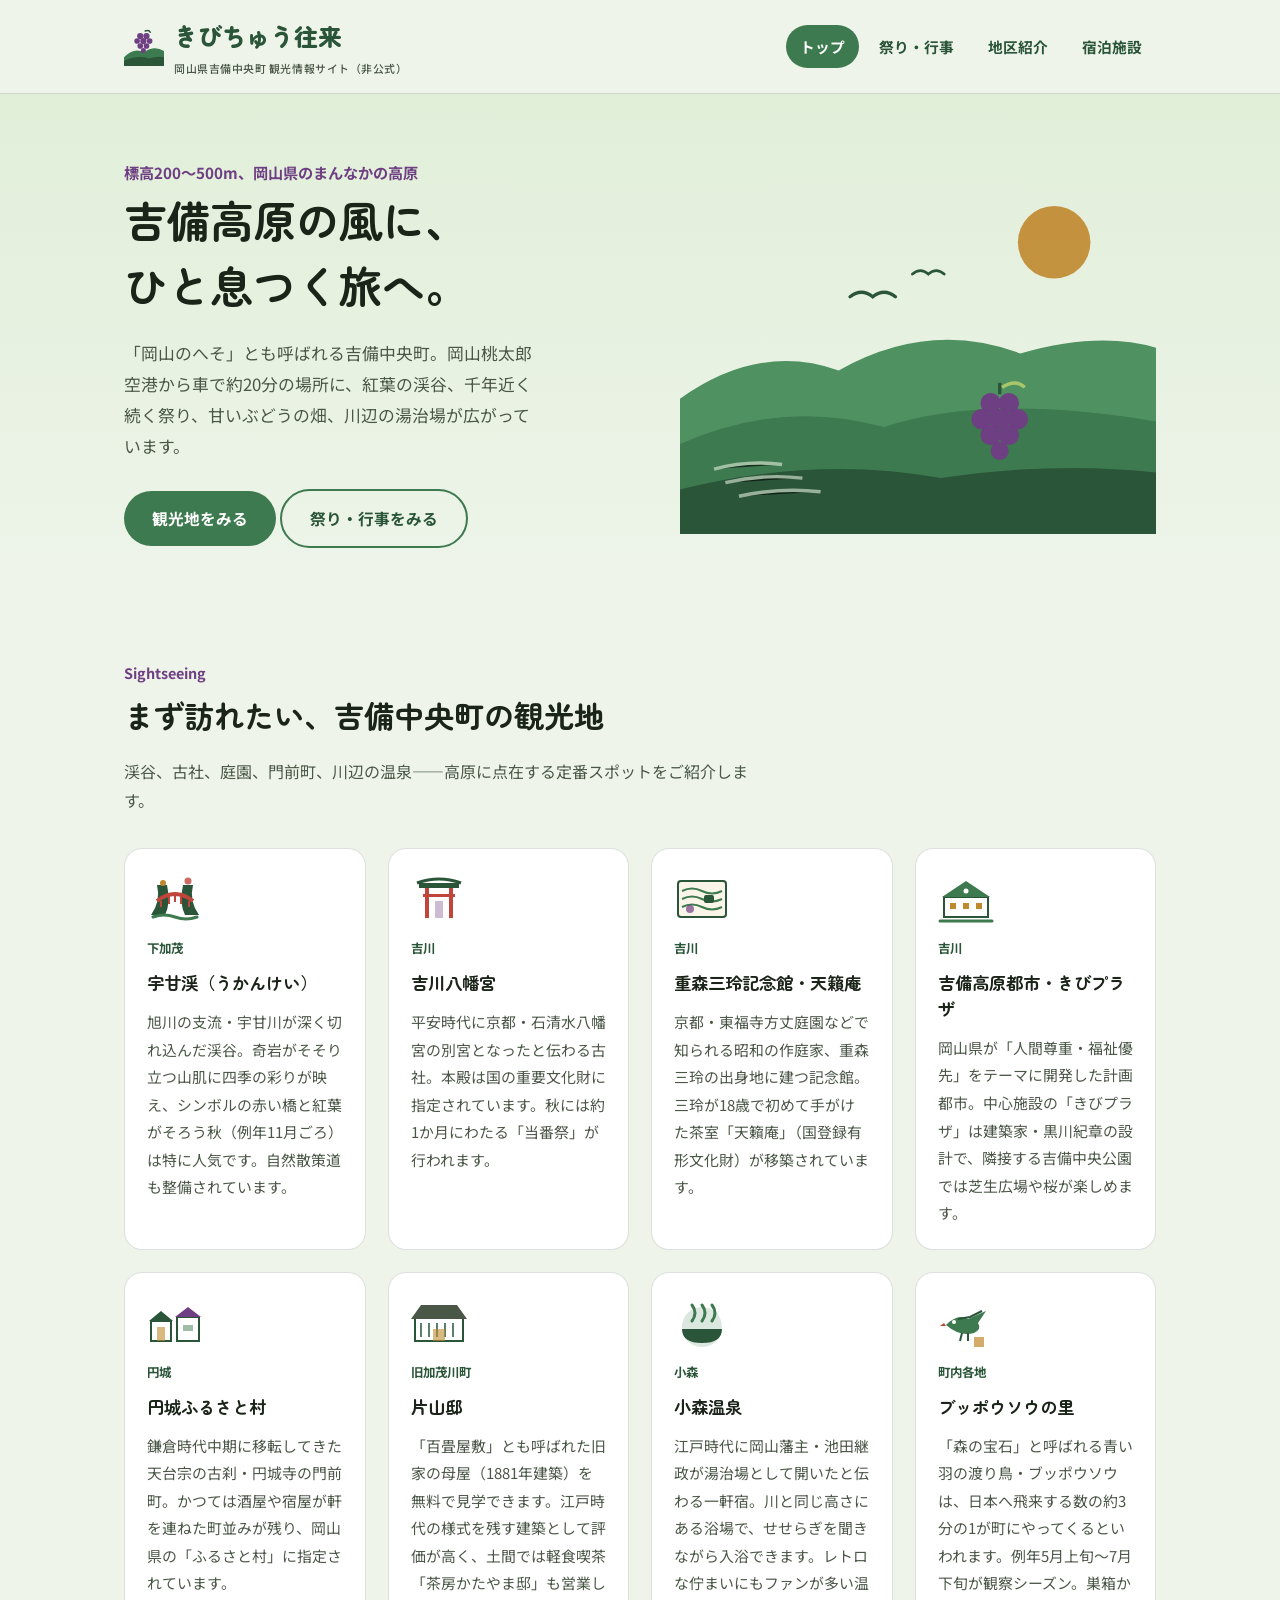
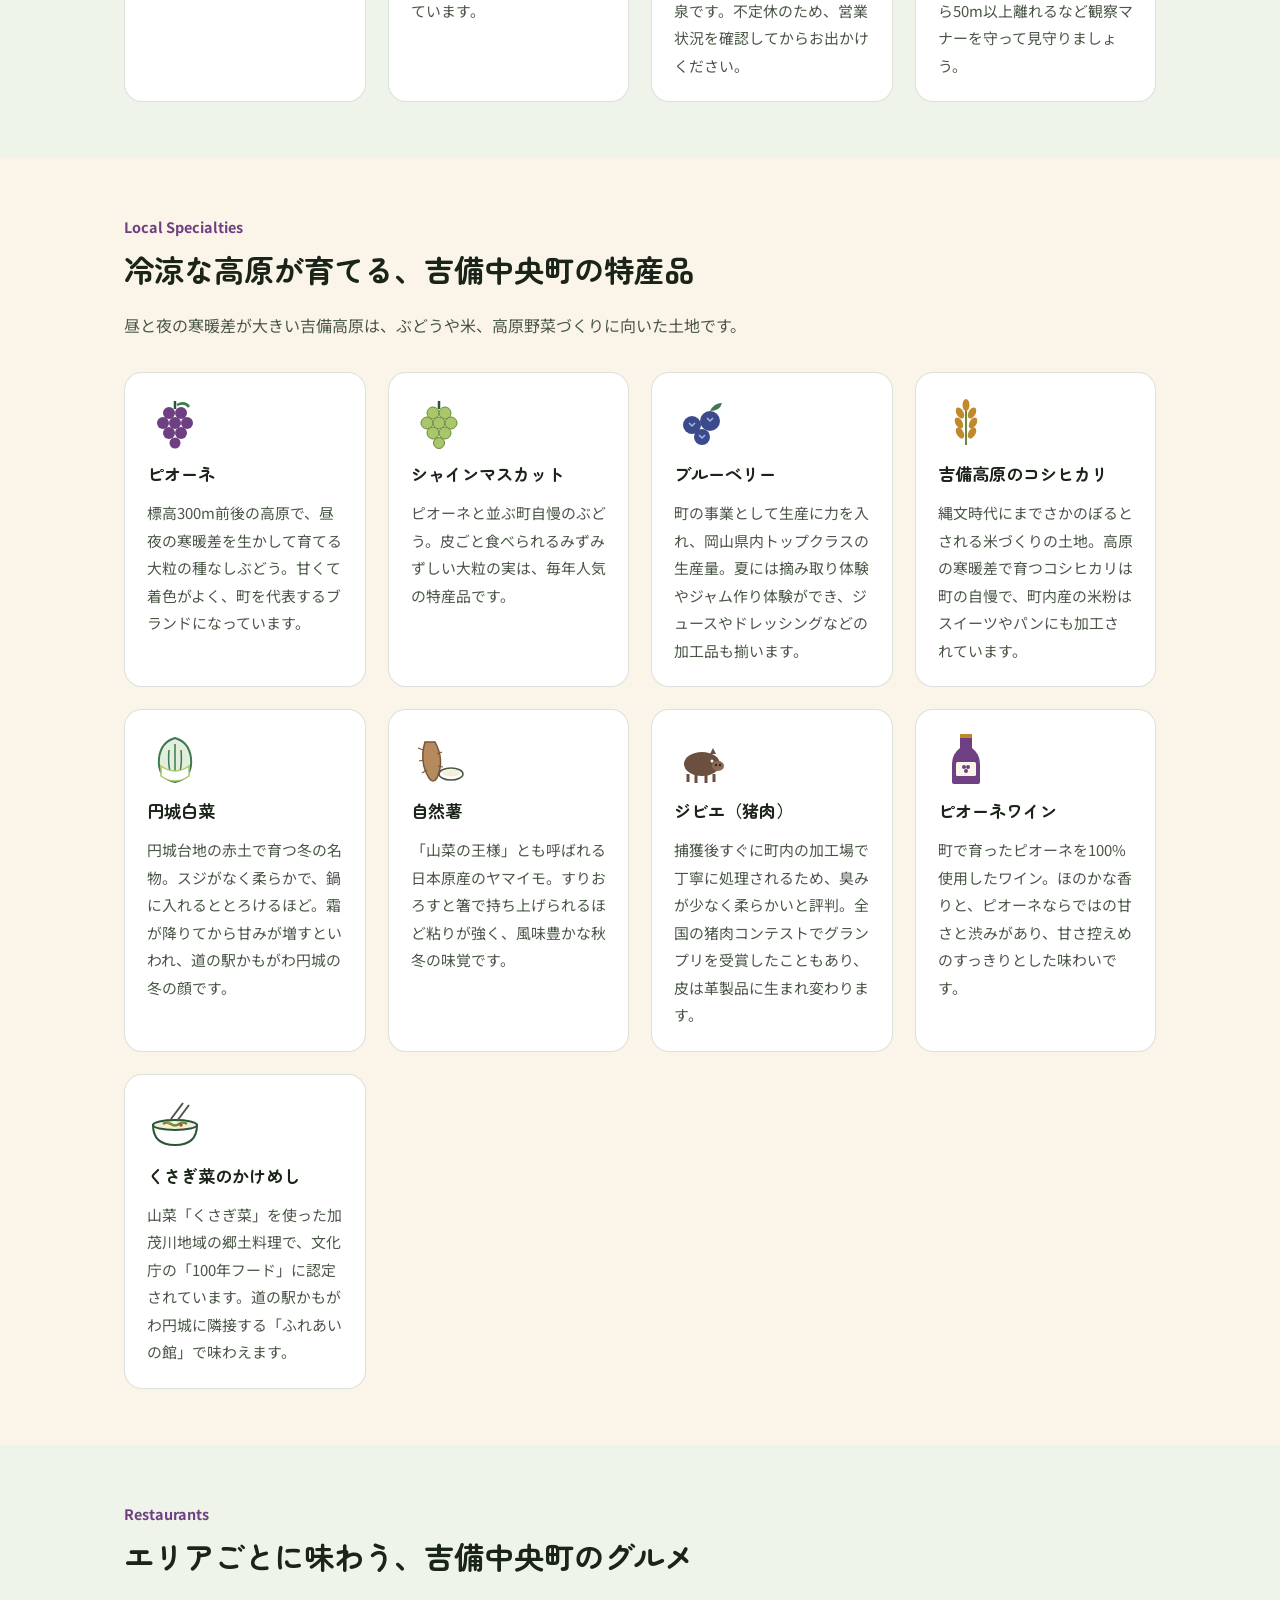
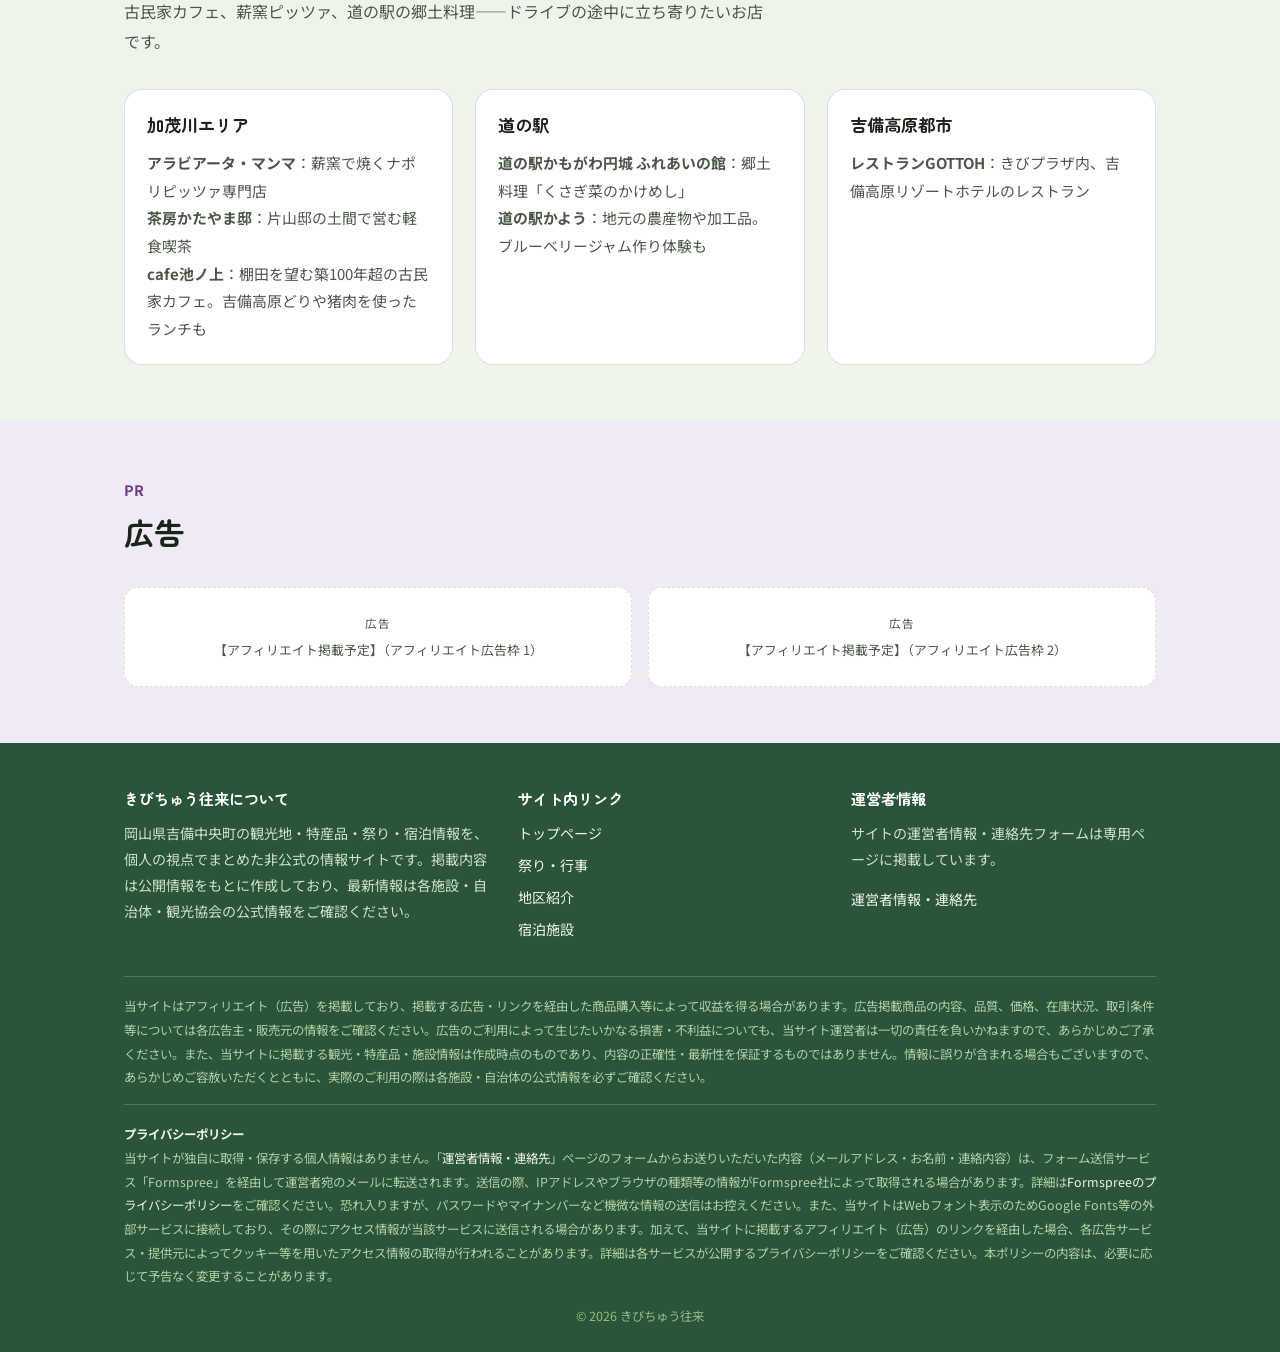
==== index.html @ ff575d6e "Add files via upload" ====
<!DOCTYPE html>
<html lang="ja">
<head>
<meta charset="UTF-8">
<meta name="viewport" content="width=device-width, initial-scale=1.0">
<meta name="robots" content="index, follow">
<link rel="canonical" href="https://leben-k.github.io/kibichuo/">
<title>きびちゅう往来｜岡山県吉備中央町 観光・特産品・グルメ案内</title>
<meta name="description" content="岡山県吉備中央町の観光地・特産品・飲食店・祭り・宿泊情報をまとめた非公式ファンサイト「きびちゅう往来」。宇甘渓、吉川八幡宮、重森三玲記念館、ピオーネやブルーベリーなど、吉備高原の魅力をイラストとともにご紹介します。">
<link rel="icon" type="image/svg+xml" href="favicon.svg">
<link rel="stylesheet" href="style.css">
</head>
<body>

<header class="site-header">
  <div class="wrap">
    <div class="brand">
      <svg class="brand-icon" viewBox="0 0 64 64" aria-hidden="true"><rect width="64" height="64" rx="14" fill="#EEF4EA"/><path d="M0 50 Q16 34 32 42 Q48 30 64 40 L64 64 L0 64 Z" fill="#3E7A4F"/><path d="M0 56 Q20 46 40 52 Q54 48 64 50 L64 64 L0 64 Z" fill="#2A5538"/><path d="M34 8 q6 -2 8 2" stroke="#2A5538" stroke-width="2.5" fill="none" stroke-linecap="round"/><g fill="#6E3F82"><circle cx="26" cy="16" r="5"/><circle cx="36" cy="16" r="5"/><circle cx="31" cy="24" r="5"/><circle cx="21" cy="24" r="4.5"/><circle cx="41" cy="24" r="4.5"/><circle cx="26" cy="32" r="4.5"/><circle cx="36" cy="32" r="4.5"/><circle cx="31" cy="39" r="4"/></g></svg>
      <span>きびちゅう往来<span class="brand-sub">岡山県吉備中央町 観光情報サイト（非公式）</span></span>
    </div>
    <nav class="main-nav">
      <a href="index.html" class="active">トップ</a>
      <a href="matsuri.html">祭り・行事</a>
      <a href="areas.html">地区紹介</a>
      <a href="shukuhaku.html">宿泊施設</a>
    </nav>
  </div>
</header>

<section class="hero">
  <div class="wrap">
    <div class="hero-copy">
      <span class="eyebrow">標高200〜500m、岡山県のまんなかの高原</span>
      <h1>吉備高原の風に、<br>ひと息つく旅へ。</h1>
      <p>「岡山のへそ」とも呼ばれる吉備中央町。岡山桃太郎空港から車で約20分の場所に、紅葉の渓谷、千年近く続く祭り、甘いぶどうの畑、川辺の湯治場が広がっています。</p>
      <a href="#kanko" class="btn">観光地をみる</a>
      <a href="matsuri.html" class="btn btn-outline">祭り・行事をみる</a>
    </div>
    <div class="hero-art">
      <svg viewBox="0 0 420 320" xmlns="http://www.w3.org/2000/svg" aria-hidden="true">
        <circle cx="330" cy="62" r="32" fill="#C1892E" opacity="0.9"/>
        <path d="M0 200 Q70 150 140 175 Q220 130 300 160 Q370 140 420 155 L420 320 L0 320 Z" fill="#4F9160"/>
        <path d="M0 240 Q90 200 180 225 Q270 195 420 220 L420 320 L0 320 Z" fill="#3E7A4F"/>
        <path d="M0 280 Q120 250 230 270 Q330 255 420 265 L420 320 L0 320 Z" fill="#2A5538"/>
        <g stroke="#E3EFDD" stroke-width="3" opacity="0.6">
          <path d="M30 262 q30 -8 60 -4"/><path d="M40 274 q34 -8 68 -4"/><path d="M52 286 q36 -8 72 -4"/>
        </g>
        <g transform="translate(262 186)">
          <path d="M20 0 v10" stroke="#2A5538" stroke-width="3"/>
          <path d="M22 4 q12 -8 20 0" stroke="#A9C66A" stroke-width="3" fill="none"/>
          <g fill="#6E3F82">
            <circle cx="12" cy="18" r="9"/><circle cx="28" cy="18" r="9"/>
            <circle cx="4" cy="32" r="9"/><circle cx="20" cy="32" r="9"/><circle cx="36" cy="32" r="9"/>
            <circle cx="12" cy="46" r="9"/><circle cx="28" cy="46" r="9"/><circle cx="20" cy="60" r="8"/>
          </g>
        </g>
        <path d="M150 110 q10 -8 20 0 q10 -8 20 0" stroke="#2A5538" stroke-width="3" fill="none" stroke-linecap="round"/>
        <path d="M205 90 q7 -6 14 0 q7 -6 14 0" stroke="#2A5538" stroke-width="2.5" fill="none" stroke-linecap="round"/>
      </svg>
    </div>
  </div>
</section>

<!-- ===================== 観光地 ===================== -->
<section class="section" id="kanko">
  <div class="wrap">
    <div class="section-head">
      <span class="tag">Sightseeing</span>
      <h2>まず訪れたい、吉備中央町の観光地</h2>
      <p>渓谷、古社、庭園、門前町、川辺の温泉——高原に点在する定番スポットをご紹介します。</p>
    </div>
    <div class="grid">

      <div class="card">
        <svg class="icon" viewBox="0 0 56 56" aria-hidden="true"><path d="M4 44 Q14 30 10 14 L20 14 Q24 32 18 44 Z" fill="#2A5538"/><path d="M52 44 Q42 30 46 14 L36 14 Q32 32 38 44 Z" fill="#2A5538"/><path d="M10 30 Q28 16 46 30" stroke="#C0453A" stroke-width="4" fill="none"/><path d="M14 30 v6 M22 25 v8 M28 23 v8 M34 25 v8 M42 30 v6" stroke="#C0453A" stroke-width="2"/><path d="M6 46 q11 -4 22 0 q11 4 22 0" stroke="#3E7A4F" stroke-width="3" fill="none" stroke-linecap="round"/><circle cx="16" cy="12" r="3" fill="#C1892E"/><circle cx="41" cy="10" r="3.5" fill="#C0453A" opacity="0.8"/></svg>
        <span class="place">下加茂</span>
        <h3>宇甘渓（うかんけい）</h3>
        <p>旭川の支流・宇甘川が深く切れ込んだ渓谷。奇岩がそそり立つ山肌に四季の彩りが映え、シンボルの赤い橋と紅葉がそろう秋（例年11月ごろ）は特に人気です。自然散策道も整備されています。</p>
      </div>

      <div class="card">
        <svg class="icon" viewBox="0 0 56 56" aria-hidden="true"><rect x="8" y="12" width="40" height="5" fill="#2A5538"/><path d="M6 12 Q28 4 50 12" stroke="#2A5538" stroke-width="3" fill="none"/><rect x="14" y="17" width="4" height="30" fill="#C0453A"/><rect x="38" y="17" width="4" height="30" fill="#C0453A"/><rect x="12" y="23" width="32" height="3" fill="#C0453A"/><rect x="24" y="30" width="8" height="17" fill="#6E3F82" opacity="0.35"/></svg>
        <span class="place">吉川</span>
        <h3>吉川八幡宮</h3>
        <p>平安時代に京都・石清水八幡宮の別宮となったと伝わる古社。本殿は国の重要文化財に指定されています。秋には約1か月にわたる「当番祭」が行われます。</p>
      </div>

      <div class="card">
        <svg class="icon" viewBox="0 0 56 56" aria-hidden="true"><rect x="4" y="10" width="48" height="36" rx="3" fill="#FAF5E8" stroke="#2A5538" stroke-width="2"/><path d="M8 20 q10 -5 20 0 q10 5 20 0 M8 28 q10 -5 20 0 q10 5 20 0 M8 36 q10 -5 20 0 q10 5 20 0" stroke="#3E7A4F" stroke-width="2" fill="none"/><rect x="30" y="24" width="10" height="8" rx="2" fill="#2A5538"/><circle cx="16" cy="38" r="4" fill="#6E3F82" opacity="0.7"/></svg>
        <span class="place">吉川</span>
        <h3>重森三玲記念館・天籟庵</h3>
        <p>京都・東福寺方丈庭園などで知られる昭和の作庭家、重森三玲の出身地に建つ記念館。三玲が18歳で初めて手がけた茶室「天籟庵」（国登録有形文化財）が移築されています。</p>
      </div>

      <div class="card">
        <svg class="icon" viewBox="0 0 56 56" aria-hidden="true"><rect x="6" y="26" width="44" height="20" fill="#fff" stroke="#2A5538" stroke-width="2"/><path d="M4 26 L28 10 L52 26 Z" fill="#3E7A4F"/><rect x="12" y="32" width="6" height="6" fill="#C1892E"/><rect x="25" y="32" width="6" height="6" fill="#C1892E"/><rect x="38" y="32" width="6" height="6" fill="#C1892E"/><circle cx="28" cy="20" r="2.5" fill="#fff"/><path d="M2 50 h52" stroke="#3E7A4F" stroke-width="3" stroke-linecap="round"/></svg>
        <span class="place">吉川</span>
        <h3>吉備高原都市・きびプラザ</h3>
        <p>岡山県が「人間尊重・福祉優先」をテーマに開発した計画都市。中心施設の「きびプラザ」は建築家・黒川紀章の設計で、隣接する吉備中央公園では芝生広場や桜が楽しめます。</p>
      </div>

      <div class="card">
        <svg class="icon" viewBox="0 0 56 56" aria-hidden="true"><rect x="4" y="26" width="20" height="20" fill="#fff" stroke="#2A5538" stroke-width="2"/><path d="M2 26 L14 16 L26 26 Z" fill="#2A5538"/><rect x="30" y="22" width="22" height="24" fill="#fff" stroke="#2A5538" stroke-width="2"/><path d="M28 22 L41 12 L54 22 Z" fill="#6E3F82"/><rect x="10" y="32" width="8" height="14" fill="#C1892E" opacity="0.6"/><rect x="36" y="30" width="10" height="6" fill="#3E7A4F" opacity="0.5"/></svg>
        <span class="place">円城</span>
        <h3>円城ふるさと村</h3>
        <p>鎌倉時代中期に移転してきた天台宗の古刹・円城寺の門前町。かつては酒屋や宿屋が軒を連ねた町並みが残り、岡山県の「ふるさと村」に指定されています。</p>
      </div>

      <div class="card">
        <svg class="icon" viewBox="0 0 56 56" aria-hidden="true"><rect x="4" y="22" width="48" height="24" fill="#fff" stroke="#2A5538" stroke-width="2"/><path d="M0 24 L10 10 L46 10 L56 24 Z" fill="#4A5747"/><path d="M10 28 v14 M18 28 v14 M26 28 v14 M34 28 v14 M42 28 v14" stroke="#2A5538" stroke-width="1.5"/><rect x="22" y="34" width="12" height="12" fill="#C1892E" opacity="0.6"/></svg>
        <span class="place">旧加茂川町</span>
        <h3>片山邸</h3>
        <p>「百畳屋敷」とも呼ばれた旧家の母屋（1881年建築）を無料で見学できます。江戸時代の様式を残す建築として評価が高く、土間では軽食喫茶「茶房かたやま邸」も営業しています。</p>
      </div>

      <div class="card">
        <svg class="icon" viewBox="0 0 56 56" aria-hidden="true"><circle cx="28" cy="32" r="20" fill="#3E7A4F" opacity="0.18"/><path d="M18 26 q6 -8 0 -16 M28 26 q6 -8 0 -16 M38 26 q6 -8 0 -16" stroke="#3E7A4F" stroke-width="3" fill="none" stroke-linecap="round"/><path d="M8 34 h40 q0 14 -20 14 q-20 0 -20 -14 Z" fill="#2A5538"/></svg>
        <span class="place">小森</span>
        <h3>小森温泉</h3>
        <p>江戸時代に岡山藩主・池田継政が湯治場として開いたと伝わる一軒宿。川と同じ高さにある浴場で、せせらぎを聞きながら入浴できます。レトロな佇まいにもファンが多い温泉です。不定休のため、営業状況を確認してからお出かけください。</p>
      </div>

      <div class="card">
        <svg class="icon" viewBox="0 0 56 56" aria-hidden="true"><path d="M8 30 Q20 18 30 24 L48 16 L40 28 Q44 34 36 38 Q22 42 8 30 Z" fill="#3E7A4F"/><path d="M20 24 L32 22 L44 16" stroke="#2A5538" stroke-width="2" fill="none"/><circle cx="16" cy="27" r="2" fill="#fff"/><path d="M6 28 L2 31 L8 31 Z" fill="#C0453A"/><path d="M24 38 L22 46 M30 38 L30 46" stroke="#2A5538" stroke-width="2"/><rect x="36" y="42" width="10" height="10" fill="#C1892E" opacity="0.7"/></svg>
        <span class="place">町内各地</span>
        <h3>ブッポウソウの里</h3>
        <p>「森の宝石」と呼ばれる青い羽の渡り鳥・ブッポウソウは、日本へ飛来する数の約3分の1が町にやってくるといわれます。例年5月上旬〜7月下旬が観察シーズン。巣箱から50m以上離れるなど観察マナーを守って見守りましょう。</p>
      </div>

    </div>
  </div>
</section>

<!-- ===================== 特産品 ===================== -->
<section class="section alt-cream" id="tokusan">
  <div class="wrap">
    <div class="section-head">
      <span class="tag">Local Specialties</span>
      <h2>冷涼な高原が育てる、吉備中央町の特産品</h2>
      <p>昼と夜の寒暖差が大きい吉備高原は、ぶどうや米、高原野菜づくりに向いた土地です。</p>
    </div>
    <div class="grid">

      <div class="card">
        <svg class="icon" viewBox="0 0 56 56" aria-hidden="true"><path d="M28 6 v8" stroke="#2A5538" stroke-width="2.5"/><path d="M30 10 q8 -4 12 2" stroke="#3E7A4F" stroke-width="2.5" fill="none"/><g fill="#6E3F82"><circle cx="22" cy="18" r="6"/><circle cx="34" cy="18" r="6"/><circle cx="16" cy="28" r="6"/><circle cx="28" cy="28" r="6"/><circle cx="40" cy="28" r="6"/><circle cx="22" cy="38" r="6"/><circle cx="34" cy="38" r="6"/><circle cx="28" cy="48" r="5.5"/></g></svg>
        <h3>ピオーネ</h3>
        <p>標高300m前後の高原で、昼夜の寒暖差を生かして育てる大粒の種なしぶどう。甘くて着色がよく、町を代表するブランドになっています。</p>
      </div>

      <div class="card">
        <svg class="icon" viewBox="0 0 56 56" aria-hidden="true"><path d="M28 6 v8" stroke="#2A5538" stroke-width="2.5"/><g fill="#A9C66A" stroke="#6C8A3A" stroke-width="1"><circle cx="22" cy="18" r="6"/><circle cx="34" cy="18" r="6"/><circle cx="16" cy="28" r="6"/><circle cx="28" cy="28" r="6"/><circle cx="40" cy="28" r="6"/><circle cx="22" cy="38" r="6"/><circle cx="34" cy="38" r="6"/><circle cx="28" cy="48" r="5.5"/></g></svg>
        <h3>シャインマスカット</h3>
        <p>ピオーネと並ぶ町自慢のぶどう。皮ごと食べられるみずみずしい大粒の実は、毎年人気の特産品です。</p>
      </div>

      <div class="card">
        <svg class="icon" viewBox="0 0 56 56" aria-hidden="true"><g fill="#3B4A8C"><circle cx="18" cy="30" r="9"/><circle cx="36" cy="26" r="10"/><circle cx="28" cy="42" r="8"/></g><path d="M15 28 l3 3 l3 -3 M33 23 l3 3 l3 -3 M25 40 l3 3 l3 -3" stroke="#AEB8E0" stroke-width="1.5" fill="none"/><path d="M36 16 q4 -8 12 -8 q-2 8 -12 8 Z" fill="#3E7A4F"/></svg>
        <h3>ブルーベリー</h3>
        <p>町の事業として生産に力を入れ、岡山県内トップクラスの生産量。夏には摘み取り体験やジャム作り体験ができ、ジュースやドレッシングなどの加工品も揃います。</p>
      </div>

      <div class="card">
        <svg class="icon" viewBox="0 0 56 56" aria-hidden="true"><path d="M28 50 V14" stroke="#6C8A3A" stroke-width="2"/><g fill="#C1892E"><ellipse cx="22" cy="18" rx="3.5" ry="6" transform="rotate(-30 22 18)"/><ellipse cx="34" cy="18" rx="3.5" ry="6" transform="rotate(30 34 18)"/><ellipse cx="21" cy="28" rx="3.5" ry="6" transform="rotate(-30 21 28)"/><ellipse cx="35" cy="28" rx="3.5" ry="6" transform="rotate(30 35 28)"/><ellipse cx="22" cy="38" rx="3.5" ry="6" transform="rotate(-30 22 38)"/><ellipse cx="34" cy="38" rx="3.5" ry="6" transform="rotate(30 34 38)"/><ellipse cx="28" cy="10" rx="3.5" ry="6"/></g></svg>
        <h3>吉備高原のコシヒカリ</h3>
        <p>縄文時代にまでさかのぼるとされる米づくりの土地。高原の寒暖差で育つコシヒカリは町の自慢で、町内産の米粉はスイーツやパンにも加工されています。</p>
      </div>

      <div class="card">
        <svg class="icon" viewBox="0 0 56 56" aria-hidden="true"><path d="M28 50 Q10 46 12 26 Q14 10 28 6 Q42 10 44 26 Q46 46 28 50 Z" fill="#E3EFDD" stroke="#3E7A4F" stroke-width="2"/><path d="M28 50 Q20 40 22 18 M28 50 Q36 40 34 18 M28 50 V12" stroke="#3E7A4F" stroke-width="1.5" fill="none"/><path d="M14 34 Q28 44 42 34 L42 44 Q28 54 14 44 Z" fill="#fff" stroke="#A9C66A" stroke-width="1.5"/></svg>
        <h3>円城白菜</h3>
        <p>円城台地の赤土で育つ冬の名物。スジがなく柔らかで、鍋に入れるととろけるほど。霜が降りてから甘みが増すといわれ、道の駅かもがわ円城の冬の顔です。</p>
      </div>

      <div class="card">
        <svg class="icon" viewBox="0 0 56 56" aria-hidden="true"><path d="M14 10 Q8 30 18 46 Q22 52 26 46 Q34 28 24 10 Z" fill="#B58A5C" stroke="#7A5634" stroke-width="1.5"/><path d="M12 18 l-5 -2 M13 28 l-5 1 M16 38 l-5 3 M26 22 l5 -2 M27 34 l5 1" stroke="#7A5634" stroke-width="1.2"/><ellipse cx="40" cy="42" rx="12" ry="6" fill="#fff" stroke="#4A5747" stroke-width="1.5"/><ellipse cx="40" cy="41" rx="9" ry="3.5" fill="#F4EFD8"/></svg>
        <h3>自然薯</h3>
        <p>「山菜の王様」とも呼ばれる日本原産のヤマイモ。すりおろすと箸で持ち上げられるほど粘りが強く、風味豊かな秋冬の味覚です。</p>
      </div>

      <div class="card">
        <svg class="icon" viewBox="0 0 56 56" aria-hidden="true"><ellipse cx="28" cy="32" rx="18" ry="12" fill="#6B5040"/><ellipse cx="44" cy="34" rx="6" ry="5" fill="#8A6A55"/><circle cx="46" cy="33" r="1.2" fill="#2A2A2A"/><circle cx="42" cy="33" r="1.2" fill="#2A2A2A"/><path d="M36 22 l3 -6 l3 6" fill="#6B5040"/><path d="M14 42 v8 M22 43 v8 M32 43 v8 M40 42 v8" stroke="#6B5040" stroke-width="3"/><circle cx="38" cy="29" r="1.5" fill="#fff"/></svg>
        <h3>ジビエ（猪肉）</h3>
        <p>捕獲後すぐに町内の加工場で丁寧に処理されるため、臭みが少なく柔らかいと評判。全国の猪肉コンテストでグランプリを受賞したこともあり、皮は革製品に生まれ変わります。</p>
      </div>

      <div class="card">
        <svg class="icon" viewBox="0 0 56 56" aria-hidden="true"><path d="M22 4 h12 v12 q8 6 8 16 v18 q0 2 -2 2 h-24 q-2 0 -2 -2 v-18 q0 -10 8 -16 Z" fill="#6E3F82"/><rect x="18" y="30" width="20" height="14" rx="1.5" fill="#FAF5E8"/><g fill="#6E3F82"><circle cx="26" cy="35" r="2"/><circle cx="30" cy="35" r="2"/><circle cx="28" cy="39" r="2"/></g><rect x="22" y="2" width="12" height="4" fill="#C1892E"/></svg>
        <h3>ピオーネワイン</h3>
        <p>町で育ったピオーネを100%使用したワイン。ほのかな香りと、ピオーネならではの甘さと渋みがあり、甘さ控えめのすっきりとした味わいです。</p>
      </div>

      <div class="card">
        <svg class="icon" viewBox="0 0 56 56" aria-hidden="true"><path d="M6 28 h44 q0 20 -22 20 q-22 0 -22 -20 Z" fill="#fff" stroke="#2A5538" stroke-width="2"/><ellipse cx="28" cy="28" rx="22" ry="5" fill="#F4EFD8" stroke="#2A5538" stroke-width="2"/><path d="M16 27 q4 -3 8 0 q4 3 8 0 q4 -3 8 0" stroke="#6C8A3A" stroke-width="2.5" fill="none"/><circle cx="22" cy="26" r="1.8" fill="#C1892E"/><circle cx="34" cy="28" r="1.8" fill="#C0453A"/><path d="M36 6 L24 22 M42 8 L30 24" stroke="#4A5747" stroke-width="2"/></svg>
        <h3>くさぎ菜のかけめし</h3>
        <p>山菜「くさぎ菜」を使った加茂川地域の郷土料理で、文化庁の「100年フード」に認定されています。道の駅かもがわ円城に隣接する「ふれあいの館」で味わえます。</p>
      </div>

    </div>
  </div>
</section>

<!-- ===================== 飲食店 ===================== -->
<section class="section" id="gourmet">
  <div class="wrap">
    <div class="section-head">
      <span class="tag">Restaurants</span>
      <h2>エリアごとに味わう、吉備中央町のグルメ</h2>
      <p>古民家カフェ、薪窯ピッツァ、道の駅の郷土料理——ドライブの途中に立ち寄りたいお店です。</p>
    </div>
    <div class="grid">

      <div class="card">
        <h3>加茂川エリア</h3>
        <p><strong>アラビアータ・マンマ</strong>：薪窯で焼くナポリピッツァ専門店<br>
        <strong>茶房かたやま邸</strong>：片山邸の土間で営む軽食喫茶<br>
        <strong>cafe池ノ上</strong>：棚田を望む築100年超の古民家カフェ。吉備高原どりや猪肉を使ったランチも</p>
      </div>

      <div class="card">
        <h3>道の駅</h3>
        <p><strong>道の駅かもがわ円城 ふれあいの館</strong>：郷土料理「くさぎ菜のかけめし」<br>
        <strong>道の駅かよう</strong>：地元の農産物や加工品。ブルーベリージャム作り体験も</p>
      </div>

      <div class="card">
        <h3>吉備高原都市</h3>
        <p><strong>レストランGOTTOH</strong>：きびプラザ内、吉備高原リゾートホテルのレストラン</p>
      </div>

    </div>
  </div>
</section>

<!-- ===================== アフィリエイト広告（下部・2枠横並び） ===================== -->
<section class="section alt-lavender">
  <div class="wrap">
    <div class="section-head">
      <span class="tag">PR</span>
      <h2>広告</h2>
    </div>
    <div class="ad-row">
      <!-- アフィリエイト広告1 ここに挿入してください -->
      <div class="ad-slot">
        <span class="ad-label">広告</span>
        <span class="ad-note">【アフィリエイト掲載予定】（アフィリエイト広告枠 1）</span>
      </div>
      <!-- アフィリエイト広告2 ここに挿入してください -->
      <div class="ad-slot">
        <span class="ad-label">広告</span>
        <span class="ad-note">【アフィリエイト掲載予定】（アフィリエイト広告枠 2）</span>
      </div>
    </div>
  </div>
</section>

<footer class="site-footer">
  <div class="wrap">
    <div class="footer-grid">
      <div>
        <h4>きびちゅう往来について</h4>
        <p>岡山県吉備中央町の観光地・特産品・祭り・宿泊情報を、個人の視点でまとめた非公式の情報サイトです。掲載内容は公開情報をもとに作成しており、最新情報は各施設・自治体・観光協会の公式情報をご確認ください。</p>
      </div>
      <div>
        <h4>サイト内リンク</h4>
        <ul>
          <li><a href="index.html">トップページ</a></li>
          <li><a href="matsuri.html">祭り・行事</a></li>
          <li><a href="areas.html">地区紹介</a></li>
          <li><a href="shukuhaku.html">宿泊施設</a></li>
        </ul>
      </div>
      <div>
        <h4>運営者情報</h4>
        <p>サイトの運営者情報・連絡先フォームは専用ページに掲載しています。</p>
        <ul>
          <li><a href="unei.html">運営者情報・連絡先</a></li>
        </ul>
      </div>
    </div>
    <div class="disclaimer">
      当サイトはアフィリエイト（広告）を掲載しており、掲載する広告・リンクを経由した商品購入等によって収益を得る場合があります。広告掲載商品の内容、品質、価格、在庫状況、取引条件等については各広告主・販売元の情報をご確認ください。広告のご利用によって生じたいかなる損害・不利益についても、当サイト運営者は一切の責任を負いかねますので、あらかじめご了承ください。また、当サイトに掲載する観光・特産品・施設情報は作成時点のものであり、内容の正確性・最新性を保証するものではありません。情報に誤りが含まれる場合もございますので、あらかじめご容赦いただくとともに、実際のご利用の際は各施設・自治体の公式情報を必ずご確認ください。
    </div>
    <div class="disclaimer" style="margin-top:14px;">
      <strong style="color:#EEF4EA;">プライバシーポリシー</strong><br>
      当サイトが独自に取得・保存する個人情報はありません。「<a href="unei.html">運営者情報・連絡先</a>」ページのフォームからお送りいただいた内容（メールアドレス・お名前・連絡内容）は、フォーム送信サービス「Formspree」を経由して運営者宛のメールに転送されます。送信の際、IPアドレスやブラウザの種類等の情報がFormspree社によって取得される場合があります。詳細は<a href="https://formspree.io/legal/privacy-policy/" target="_blank" rel="noopener noreferrer">Formspreeのプライバシーポリシー</a>をご確認ください。恐れ入りますが、パスワードやマイナンバーなど機微な情報の送信はお控えください。また、当サイトはWebフォント表示のためGoogle Fonts等の外部サービスに接続しており、その際にアクセス情報が当該サービスに送信される場合があります。加えて、当サイトに掲載するアフィリエイト（広告）のリンクを経由した場合、各広告サービス・提供元によってクッキー等を用いたアクセス情報の取得が行われることがあります。詳細は各サービスが公開するプライバシーポリシーをご確認ください。本ポリシーの内容は、必要に応じて予告なく変更することがあります。
    </div>
    <div class="copyright"><span id="copyright-text">© 2026 きびちゅう往来</span></div>
  </div>
</footer>

<script>
(function(){
  var startYear = 2026;
  var currentYear = new Date().getFullYear();
  var yearText = currentYear > startYear ? (startYear + '-' + currentYear) : String(startYear);
  var el = document.getElementById('copyright-text');
  if (el) { el.textContent = '\u00A9 ' + yearText + ' きびちゅう往来'; }
})();
</script>
</body>
</html>
---- style.css ----
@import url('https://fonts.googleapis.com/css2?family=Zen+Maru+Gothic:wght@500;700;900&family=Noto+Sans+JP:wght@400;500;700&display=swap');

:root{
  --bg-base:#EEF4EA;
  --bg-cream:#FAF5E8;
  --bg-green:#E3EFDD;
  --bg-blush:#F6EAF0;
  --bg-lavender:#EFEAF6;
  --text-main:#1B2419;
  --text-sub:#4A5747;
  --accent-blue:#3E7A4F;
  --accent-blue-deep:#2A5538;
  --accent-plum:#6E3F82;
  --accent-gold:#C1892E;
  --white:#FFFFFF;
  --border-soft:rgba(27,36,25,0.14);
  --shadow-none:none;
}

*{box-sizing:border-box;}

html{scroll-behavior:smooth;}

body{
  margin:0;
  background:var(--bg-base);
  color:var(--text-main);
  font-family:'Noto Sans JP', sans-serif;
  line-height:1.85;
  -webkit-font-smoothing:antialiased;
}

h1,h2,h3,h4{
  font-family:'Zen Maru Gothic', sans-serif;
  margin:0 0 0.6em;
  line-height:1.5;
  color:var(--text-main);
}

p{margin:0 0 1em;}

a{color:var(--accent-blue-deep); text-decoration:none;}
a:hover{text-decoration:underline;}

img,svg{max-width:100%; display:block;}

.wrap{
  max-width:1080px;
  margin:0 auto;
  padding:0 24px;
}

/* ---------- header ---------- */
.site-header{
  position:sticky;
  top:0;
  z-index:50;
  background:rgba(238,244,234,0.92);
  backdrop-filter:blur(6px);
  border-bottom:1px solid var(--border-soft);
}
.site-header .wrap{
  display:flex;
  align-items:center;
  justify-content:space-between;
  padding-top:14px;
  padding-bottom:14px;
  flex-wrap:wrap;
  gap:10px;
}
.brand{
  display:flex;
  align-items:center;
  gap:10px;
  font-family:'Zen Maru Gothic', sans-serif;
  font-weight:900;
  font-size:1.5rem;
  color:var(--accent-blue-deep);
}
.brand .brand-icon{width:40px; height:40px; flex-shrink:0;}
.brand .brand-sub{
  display:block;
  font-family:'Noto Sans JP', sans-serif;
  font-weight:500;
  font-size:0.68rem;
  color:var(--text-sub);
  letter-spacing:0.05em;
}
.main-nav{
  display:flex;
  gap:6px;
  flex-wrap:wrap;
}
.main-nav a{
  display:inline-block;
  padding:8px 14px;
  border-radius:999px;
  font-weight:700;
  font-size:0.92rem;
  color:var(--accent-blue-deep);
}
.main-nav a:hover, .main-nav a.active{
  background:var(--accent-blue);
  color:#fff;
  text-decoration:none;
}

/* ---------- hero ---------- */
.hero{
  position:relative;
  overflow:hidden;
  padding:64px 0 56px;
  background:linear-gradient(180deg,#E1EFD9 0%, var(--bg-base) 100%);
}
.hero .wrap{
  display:grid;
  grid-template-columns:1.1fr 1fr;
  gap:32px;
  align-items:center;
}
.hero-copy .eyebrow{
  color:var(--accent-plum);
  font-weight:700;
  font-size:0.95rem;
  margin-bottom:10px;
}
.hero-copy h1{
  font-size:clamp(1.9rem, 4vw, 2.7rem);
  margin-bottom:0.5em;
}
.hero-copy p{
  color:var(--text-sub);
  font-size:1.05rem;
  max-width:46ch;
}
.hero-art{width:100%;}
.btn{
  display:inline-block;
  padding:13px 28px;
  border-radius:999px;
  background:var(--accent-blue);
  color:#fff;
  font-weight:700;
  font-size:0.98rem;
  margin-top:10px;
  border:none;
  cursor:pointer;
}
.btn:hover{background:var(--accent-blue-deep); text-decoration:none;}
.btn-outline{
  background:transparent;
  border:2px solid var(--accent-blue);
  color:var(--accent-blue-deep);
}

/* ---------- generic section ---------- */
.section{
  padding:56px 0;
}
.section.alt-cream{background:var(--bg-cream);}
.section.alt-green{background:var(--bg-green);}
.section.alt-blush{background:var(--bg-blush);}
.section.alt-lavender{background:var(--bg-lavender);}

.section-head{
  max-width:640px;
  margin:0 0 32px;
}
.section-head .tag{
  color:var(--accent-plum);
  font-weight:700;
  font-size:0.9rem;
  margin-bottom:6px;
  display:block;
}
.section-head h2{
  font-size:clamp(1.4rem,3vw,1.9rem);
}
.section-head p{color:var(--text-sub); margin-bottom:0;}

/* ---------- card grid ---------- */
.grid{
  display:grid;
  grid-template-columns:repeat(auto-fit, minmax(240px,1fr));
  gap:22px;
}
.card{
  background:#fff;
  border:1px solid var(--border-soft);
  border-radius:18px;
  padding:22px;
  display:flex;
  flex-direction:column;
  gap:10px;
}
.card .icon{width:56px; height:56px;}
.card h3{font-size:1.08rem; margin-bottom:2px;}
.card p{color:var(--text-sub); font-size:0.93rem; margin-bottom:0;}
.card .place{
  font-size:0.78rem;
  color:var(--accent-blue-deep);
  font-weight:700;
}

/* ---------- timeline (matsuri) ---------- */
.timeline{
  position:relative;
  padding-left:26px;
  border-left:3px solid var(--accent-plum);
}
.timeline-item{
  position:relative;
  padding-bottom:44px;
}
.timeline-item:last-child{padding-bottom:0;}
.timeline-item::before{
  content:"";
  position:absolute;
  left:-35px;
  top:4px;
  width:14px;
  height:14px;
  border-radius:50%;
  background:var(--accent-plum);
  border:3px solid var(--bg-blush);
}
.timeline-item .season{
  font-weight:700;
  color:var(--accent-plum);
  font-size:0.9rem;
  margin-bottom:4px;
}
.timeline-item h3{margin-bottom:6px;}
.timeline-item .meta{
  font-size:0.82rem;
  color:var(--text-sub);
  margin-bottom:8px;
}

/* ---------- area profile blocks ---------- */
.area-block{
  display:grid;
  grid-template-columns:110px 1fr;
  gap:22px;
  padding:26px 0;
  border-bottom:1px solid var(--border-soft);
}
.area-block:last-child{border-bottom:none;}
.area-block .area-icon{width:100%;}
.area-block h3{font-size:1.2rem; margin-bottom:6px;}
.area-block .old-name{
  font-size:0.82rem;
  color:var(--accent-blue-deep);
  font-weight:700;
  margin-bottom:8px;
  display:block;
}
.area-block p{color:var(--text-sub); margin-bottom:8px;}
.area-block .specialty{
  font-size:0.85rem;
  color:var(--text-main);
  background:var(--bg-base);
  display:inline-block;
  padding:4px 12px;
  border-radius:999px;
  margin-top:4px;
}

/* ---------- lodging list ---------- */
.lodging-item{
  display:flex;
  gap:18px;
  padding:20px 0;
  border-bottom:1px solid var(--border-soft);
}
.lodging-item:last-child{border-bottom:none;}
.lodging-item .icon{width:46px; height:46px; flex-shrink:0; margin-top:4px;}
.lodging-item h4{margin-bottom:4px; font-size:1.05rem;}
.lodging-item p{color:var(--text-sub); font-size:0.92rem; margin-bottom:0;}

/* ---------- furusato ad cards ---------- */
.furusato-block{
  margin-top:40px;
  padding:26px;
  background:#fff;
  border:1px dashed var(--accent-gold);
  border-radius:18px;
}
.furusato-block .furusato-label{
  font-weight:700;
  color:var(--accent-gold);
  font-size:0.9rem;
  margin-bottom:14px;
  display:block;
}
.furusato-grid{
  display:grid;
  grid-template-columns:repeat(auto-fit, minmax(180px,1fr));
  gap:16px;
}
.furusato-slot{
  background:var(--bg-cream);
  border-radius:14px;
  padding:18px;
  text-align:center;
  font-size:0.85rem;
  color:var(--text-sub);
  min-height:120px;
  display:flex;
  flex-direction:column;
  justify-content:center;
  align-items:center;
  gap:6px;
}
.furusato-slot .slot-title{font-weight:700; color:var(--text-main);}

/* ---------- rakuten ad slots ---------- */
.ad-row{
  display:flex;
  gap:16px;
  flex-wrap:wrap;
  margin-top:18px;
}
.ad-slot{
  flex:1 1 300px;
  min-height:100px;
  border:1px dashed var(--border-soft);
  border-radius:14px;
  background:#fff;
  display:flex;
  flex-direction:column;
  align-items:center;
  justify-content:center;
  gap:4px;
  padding:16px;
}
.ad-slot .ad-label{
  font-size:0.72rem;
  letter-spacing:0.05em;
  color:var(--text-sub);
}
.ad-slot .ad-note{
  font-size:0.8rem;
  color:var(--text-sub);
}

/* ---------- footer ---------- */
.site-footer{
  background:var(--accent-blue-deep);
  color:#EEF4EA;
  padding:44px 0 24px;
}
.site-footer a{color:#EEF4EA;}
.footer-grid{
  display:grid;
  grid-template-columns:1.2fr 1fr 1fr;
  gap:28px;
  margin-bottom:28px;
}
.footer-grid h4{
  color:#fff;
  font-size:0.95rem;
  margin-bottom:10px;
}
.footer-grid p, .footer-grid li{
  color:#CFE2C8;
  font-size:0.88rem;
}
.footer-grid ul{list-style:none; padding:0; margin:0;}
.footer-grid li{margin-bottom:6px;}
.footer-op-table{width:100%; border-collapse:collapse; font-size:0.85rem;}
.footer-op-table th{
  text-align:left;
  color:#A5C79B;
  font-weight:500;
  padding:5px 10px 5px 0;
  vertical-align:top;
  white-space:nowrap;
}
.footer-op-table td{padding:5px 0; color:#EEF4EA;}
.footer-contact{margin-top:20px;}
.footer-contact h5{
  color:#fff;
  font-size:0.9rem;
  margin:0 0 10px;
  font-family:'Zen Maru Gothic', sans-serif;
}
.footer-contact label{
  display:block;
  font-size:0.8rem;
  color:#CFE2C8;
  margin-bottom:10px;
}
.footer-contact input,
.footer-contact textarea{
  display:block;
  width:100%;
  margin-top:4px;
  padding:8px 10px;
  border-radius:8px;
  border:1px solid rgba(255,255,255,0.28);
  background:rgba(255,255,255,0.08);
  color:#fff;
  font-family:inherit;
  font-size:0.85rem;
}
.footer-contact input::placeholder,
.footer-contact textarea::placeholder{color:#A5C79B;}
.footer-contact textarea{min-height:72px; resize:vertical;}
.footer-contact button{
  margin-top:2px;
  padding:9px 24px;
  border-radius:999px;
  border:none;
  background:var(--accent-blue);
  color:#fff;
  font-weight:700;
  font-size:0.85rem;
  cursor:pointer;
}
.footer-contact button:hover{background:#4F9160;}
.fs-privacy-link{
  display:block;
  margin-top:10px;
  font-size:0.72rem;
  line-height:1.7;
  color:#A5C79B;
}

.disclaimer{
  border-top:1px solid rgba(255,255,255,0.18);
  padding-top:18px;
  font-size:0.78rem;
  color:#B3CFAA;
  line-height:1.9;
}
.copyright{
  margin-top:16px;
  font-size:0.78rem;
  color:#95B98B;
  text-align:center;
}

@media (max-width:760px){
  .hero .wrap{grid-template-columns:1fr;}
  .hero-art{order:-1; max-width:280px; margin:0 auto;}
  .area-block{grid-template-columns:70px 1fr;}
  .footer-grid{grid-template-columns:1fr;}
}

/* ---------- 運営者情報ページ ---------- */
.op-card{
  max-width:640px;
  margin:0 auto;
  background:var(--accent-blue-deep);
  color:#EEF4EA;
  border-radius:18px;
  padding:32px 28px;
}
.op-card h1{color:#fff; font-size:1.3rem; margin-bottom:16px;}
.op-card a{color:#EEF4EA;}

/* ---------- アクセシビリティ ---------- */
a:focus-visible, .btn:focus-visible, button:focus-visible{
  outline:3px solid var(--accent-gold);
  outline-offset:2px;
}
@media (prefers-reduced-motion:reduce){
  html{scroll-behavior:auto;}
}
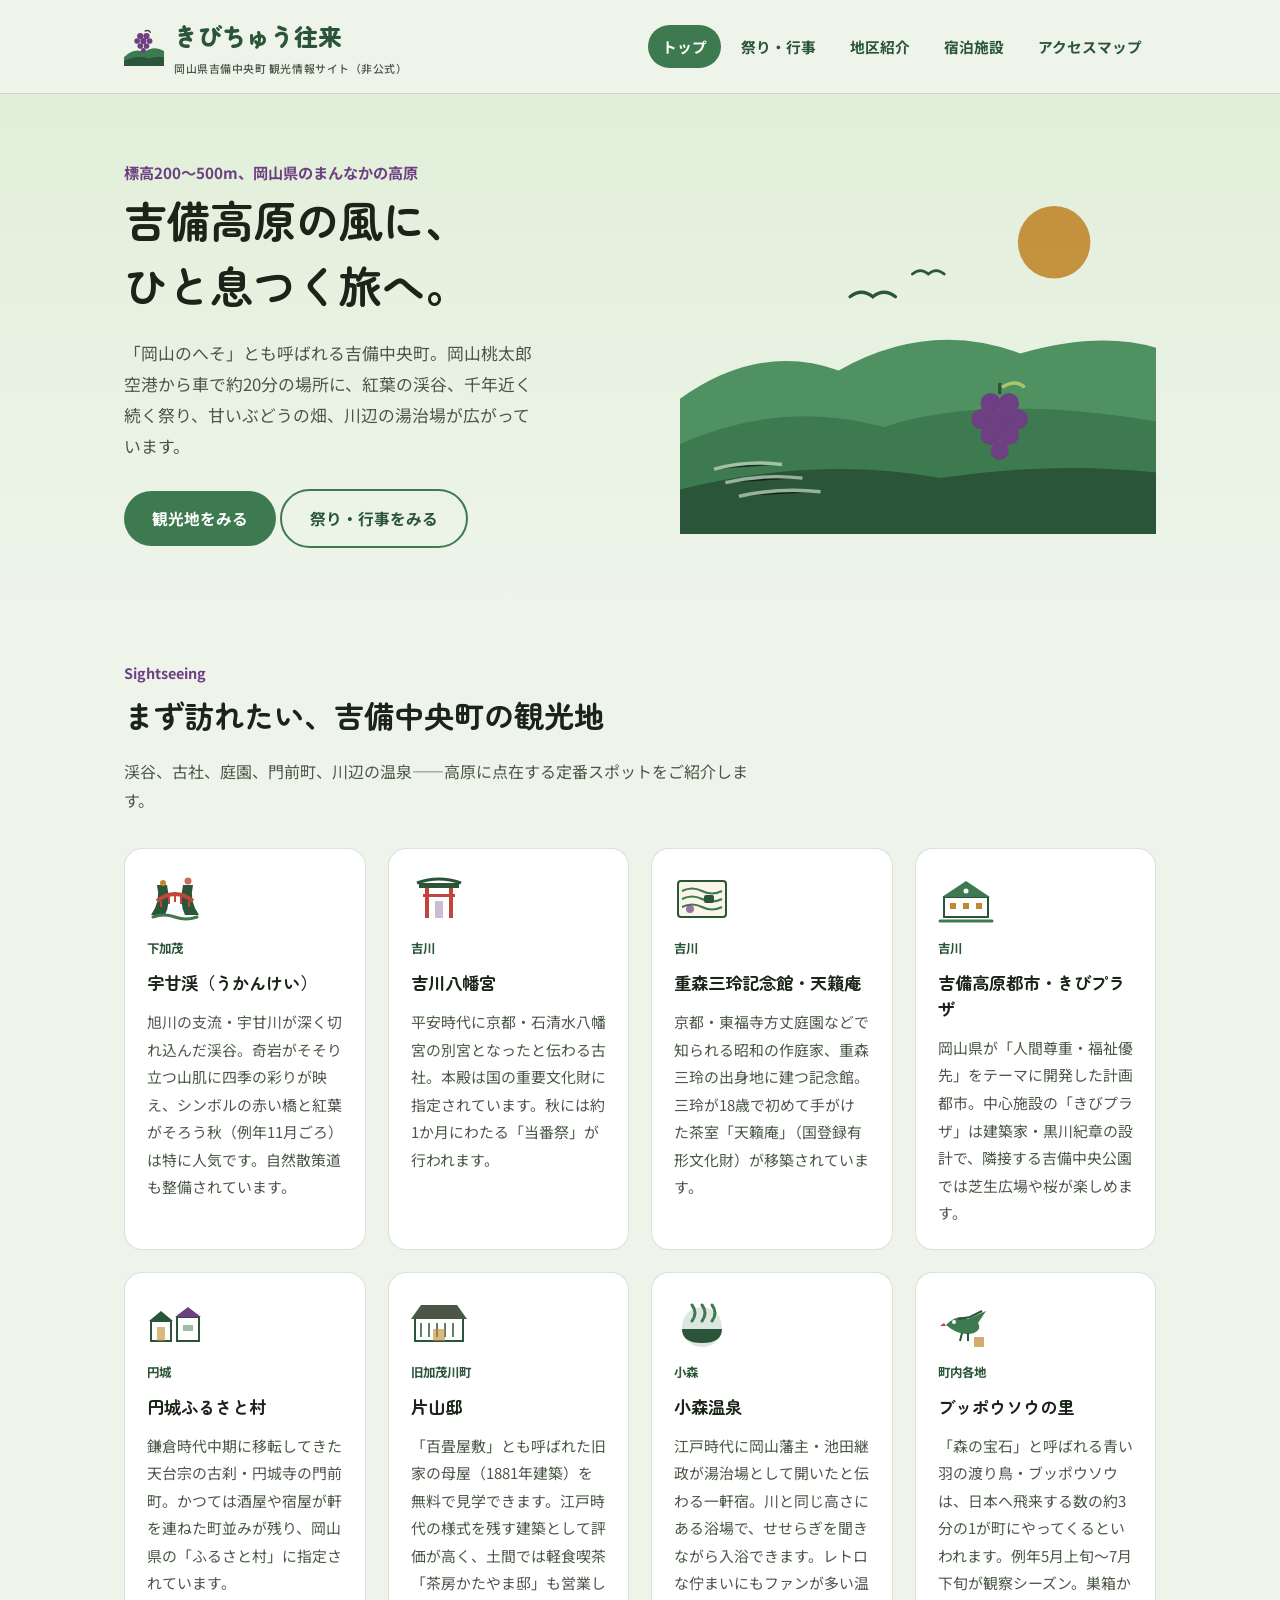
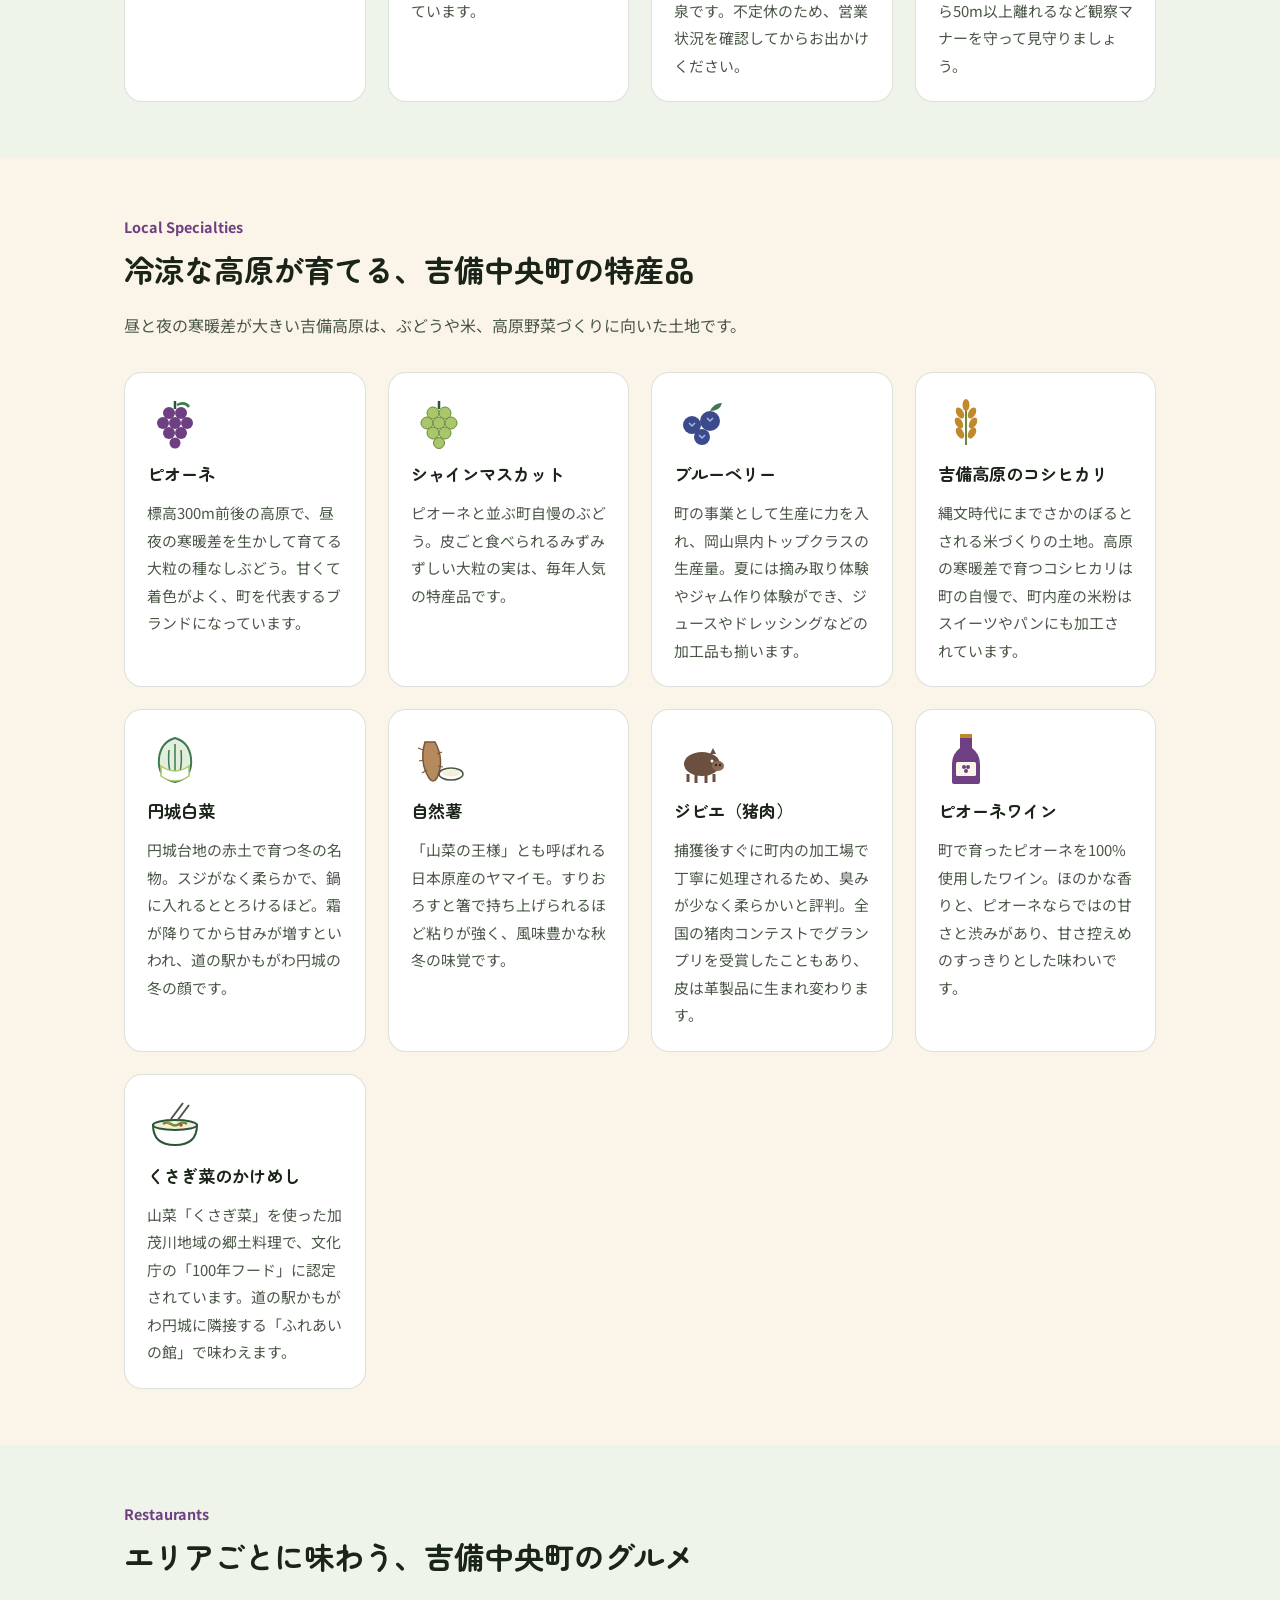
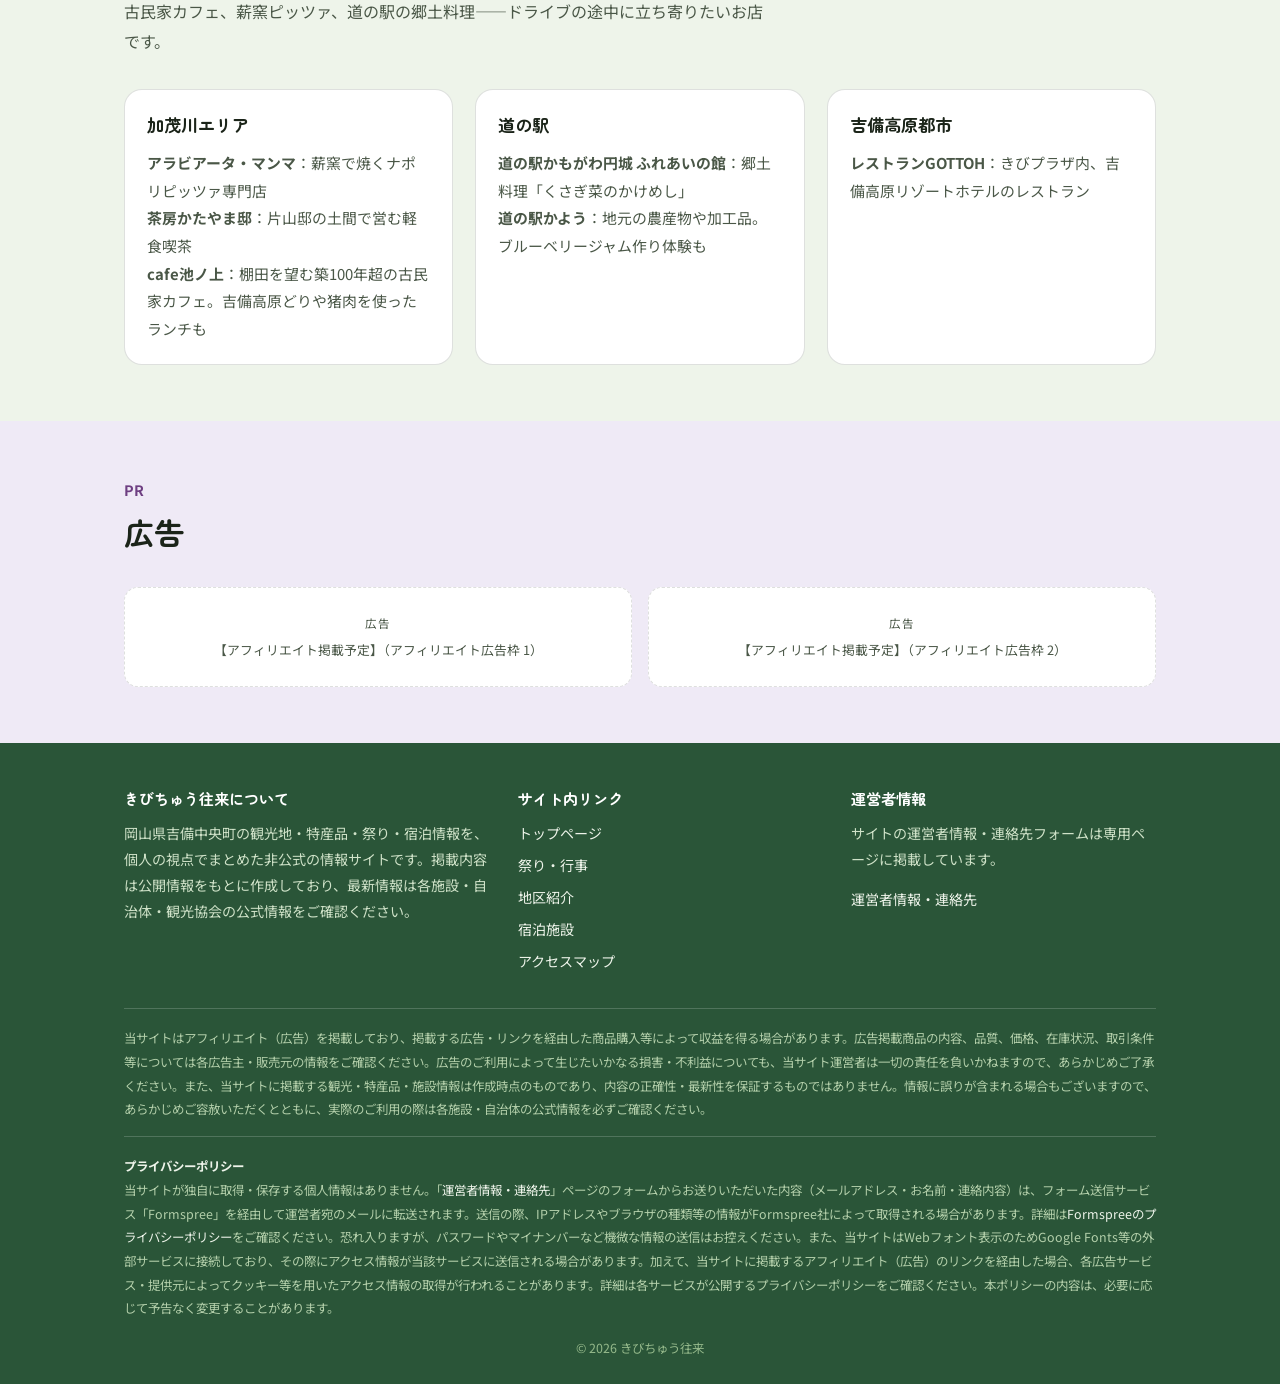
==== commit 790feee6: "Add files via upload" ====
--- a/index.html
+++ b/index.html
@@ -23,6 +23,7 @@
       <a href="matsuri.html">祭り・行事</a>
       <a href="areas.html">地区紹介</a>
       <a href="shukuhaku.html">宿泊施設</a>
+      <a href="map.html">アクセスマップ</a>
     </nav>
   </div>
 </header>
@@ -267,6 +268,7 @@
           <li><a href="matsuri.html">祭り・行事</a></li>
           <li><a href="areas.html">地区紹介</a></li>
           <li><a href="shukuhaku.html">宿泊施設</a></li>
+          <li><a href="map.html">アクセスマップ</a></li>
         </ul>
       </div>
       <div>
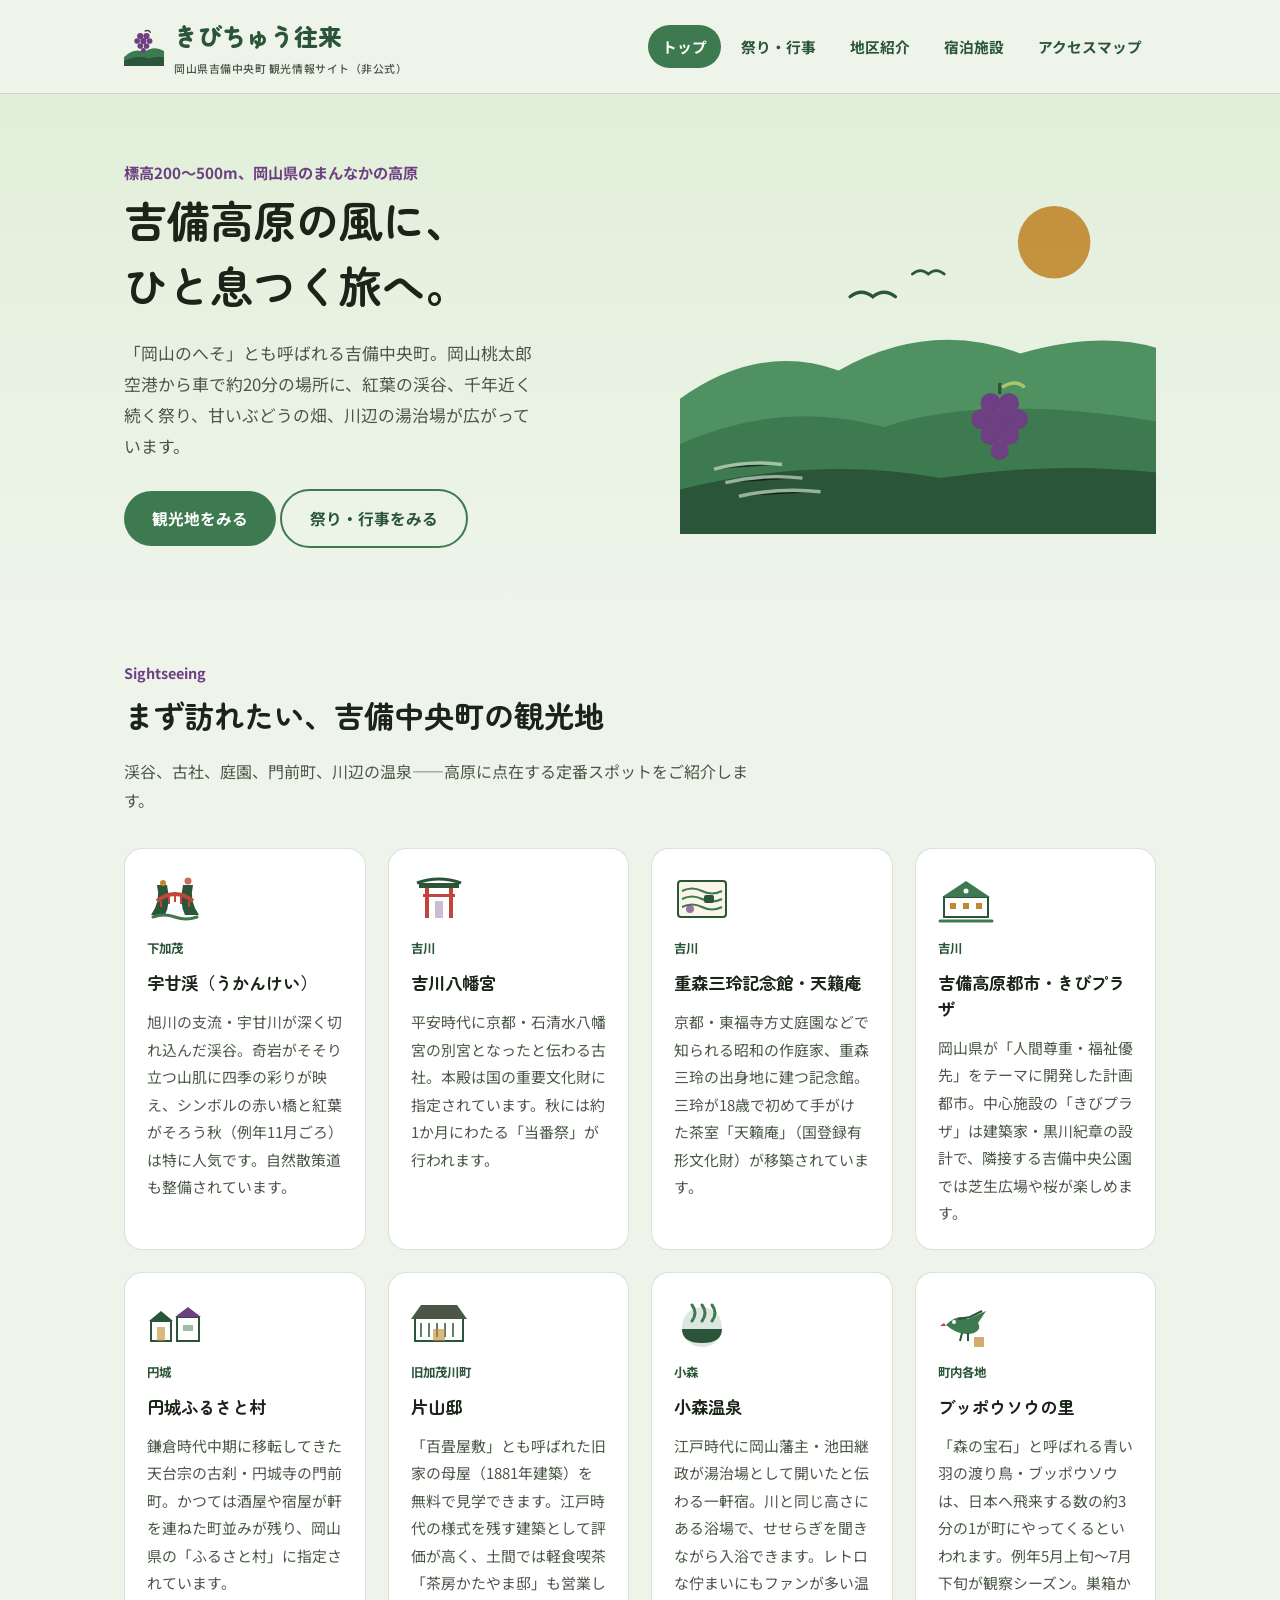
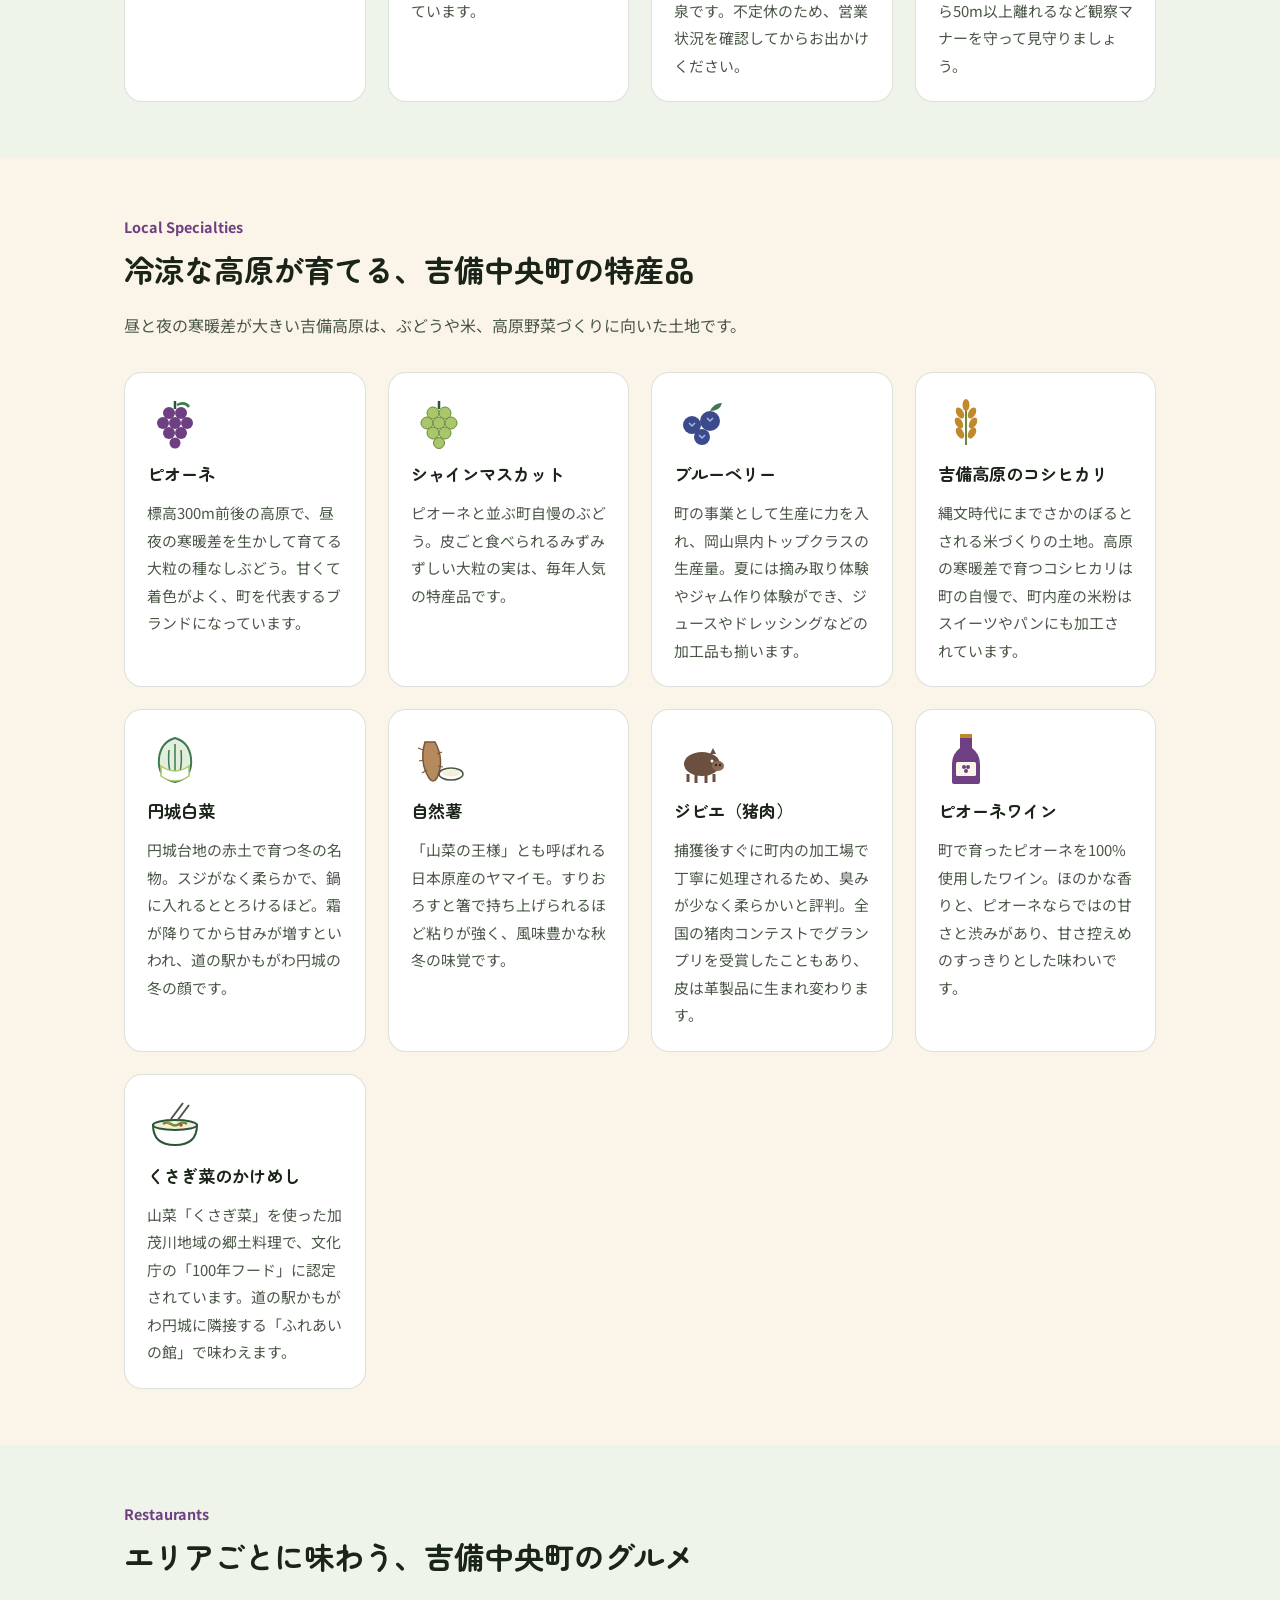
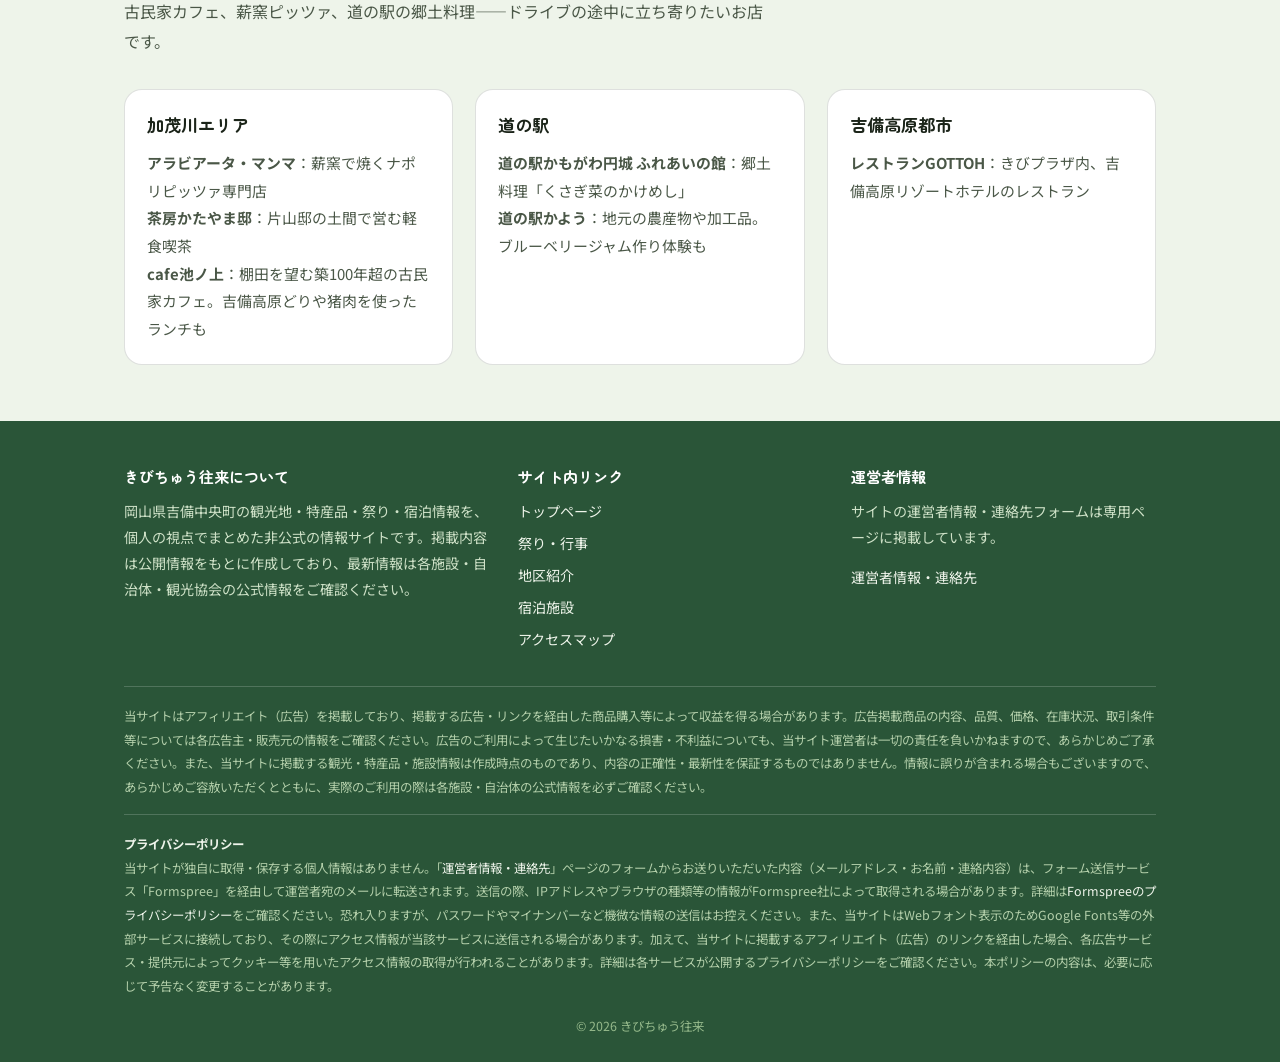
==== commit f8e683e6: "Add files via upload" ====
--- a/index.html
+++ b/index.html
@@ -4,11 +4,12 @@
 <meta charset="UTF-8">
 <meta name="viewport" content="width=device-width, initial-scale=1.0">
 <meta name="robots" content="index, follow">
-<link rel="canonical" href="https://leben-k.github.io/kibichuo/">
+<link rel="canonical" href="https://leben-k.github.io/kibityu/">
 <title>きびちゅう往来｜岡山県吉備中央町 観光・特産品・グルメ案内</title>
 <meta name="description" content="岡山県吉備中央町の観光地・特産品・飲食店・祭り・宿泊情報をまとめた非公式ファンサイト「きびちゅう往来」。宇甘渓、吉川八幡宮、重森三玲記念館、ピオーネやブルーベリーなど、吉備高原の魅力をイラストとともにご紹介します。">
 <link rel="icon" type="image/svg+xml" href="favicon.svg">
 <link rel="stylesheet" href="style.css">
+<style>[hidden]{display:none !important;}</style>
 </head>
 <body>
 
@@ -129,6 +130,16 @@
       </div>
 
     </div>
+    <!-- ふるさと納税広告枠 -->
+    <div class="furusato-block" hidden>
+      <span class="furusato-label">ふるさと納税で応援する（吉備中央町の返礼品）</span>
+      <div class="furusato-grid">
+        <!-- ふるさと納税アフィリエイト広告 1 ここに挿入 -->
+        <div class="furusato-slot" data-ad-slot="furusato1" hidden><div class="ad-body"></div></div>
+        <!-- ふるさと納税アフィリエイト広告 2 ここに挿入 -->
+        <div class="furusato-slot" data-ad-slot="furusato2" hidden><div class="ad-body"></div></div>
+      </div>
+    </div>
   </div>
 </section>
 
@@ -197,6 +208,14 @@
       </div>
 
     </div>
+    <!-- ふるさと納税広告枠 -->
+    <div class="furusato-block" hidden>
+      <span class="furusato-label">ふるさと納税で応援する（吉備中央町の返礼品）</span>
+      <div class="furusato-grid">
+        <!-- ふるさと納税アフィリエイト広告 3 ここに挿入 -->
+        <div class="furusato-slot" data-ad-slot="furusato3" hidden><div class="ad-body"></div></div>
+      </div>
+    </div>
   </div>
 </section>
 
@@ -232,23 +251,18 @@
   </div>
 </section>
 
-<!-- ===================== アフィリエイト広告（下部・2枠横並び） ===================== -->
-<section class="section alt-lavender">
+<!-- ===================== アフィリエイト広告（下部） ===================== -->
+<section class="section alt-lavender" hidden>
   <div class="wrap">
     <div class="section-head">
       <span class="tag">PR</span>
       <h2>広告</h2>
     </div>
-    <div class="ad-row">
+    <div class="ad-row" style="grid-template-columns:1fr;">
       <!-- アフィリエイト広告1 ここに挿入してください -->
-      <div class="ad-slot">
+      <div class="ad-slot" data-ad-slot="ad1" hidden>
         <span class="ad-label">広告</span>
-        <span class="ad-note">【アフィリエイト掲載予定】（アフィリエイト広告枠 1）</span>
-      </div>
-      <!-- アフィリエイト広告2 ここに挿入してください -->
-      <div class="ad-slot">
-        <span class="ad-label">広告</span>
-        <span class="ad-note">【アフィリエイト掲載予定】（アフィリエイト広告枠 2）</span>
+        <div class="ad-body"></div>
       </div>
     </div>
   </div>
@@ -299,5 +313,6 @@
   if (el) { el.textContent = '\u00A9 ' + yearText + ' きびちゅう往来'; }
 })();
 </script>
+<script src="ads.js" defer></script>
 </body>
 </html>
